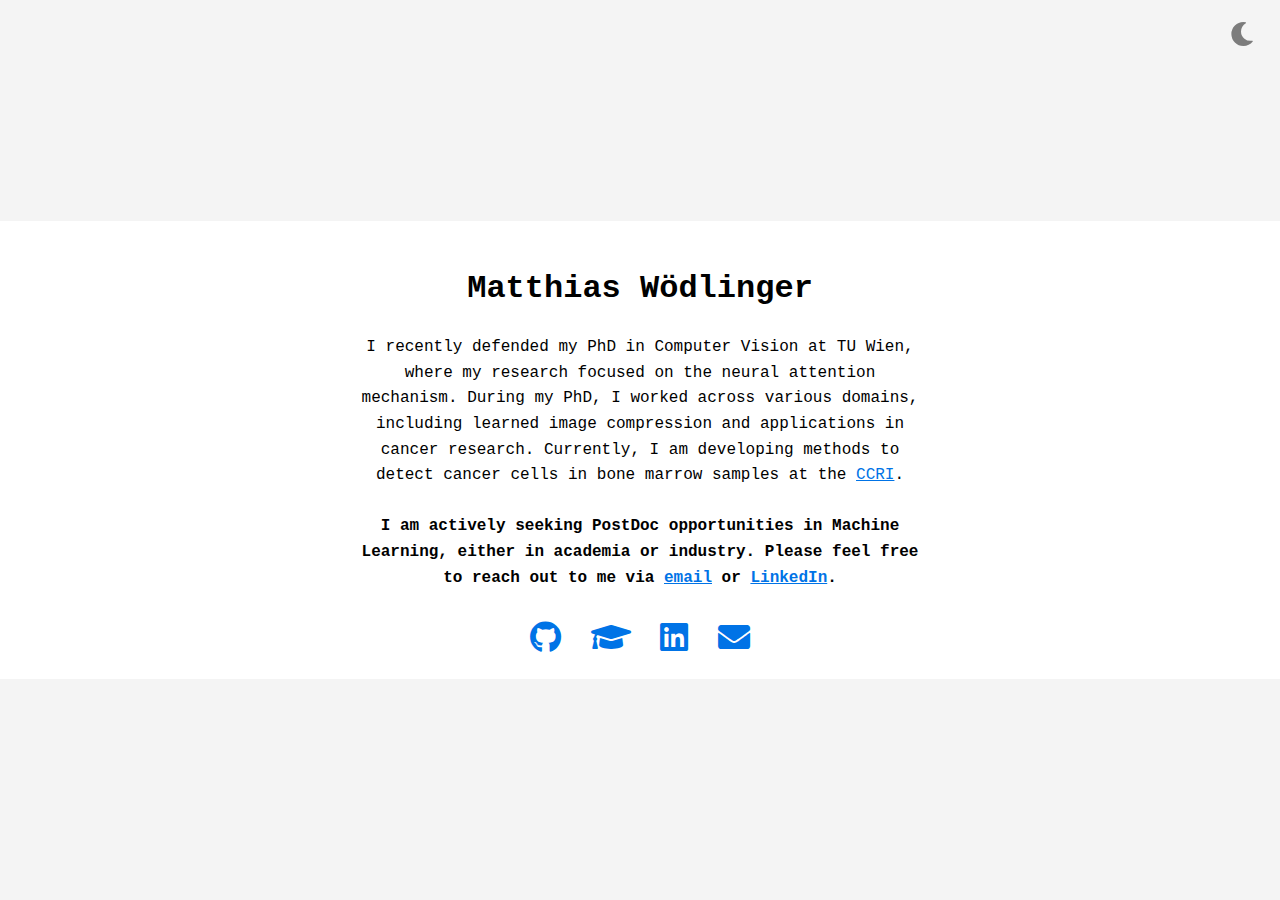
==== index.html @ 1f93f766 "update info after phd defense" ====
<!DOCTYPE html>
<html lang="en">
<head>
    <meta charset="UTF-8">
    <meta name="viewport" content="width=device-width, initial-scale=1.0">
    <title>Matthias Wödlinger</title>
    <link rel="icon" href="assets/eye.png" type="image/png">
    <link rel="stylesheet" href="https://cdnjs.cloudflare.com/ajax/libs/font-awesome/5.15.3/css/all.min.css">
    <link rel="stylesheet" href="styles.css">
</head>
<body>
    <button id="darkModeToggle" title="Toggle Dark Mode">
        <i class="fas fa-moon" id="moonIcon"></i>
        <i class="fas fa-sun" id="sunIcon" style="display: none;"></i>
    </button>

    <div class="container">
        <h1>Matthias Wödlinger</h1>
        <!-- <p class="summary">PhD student in computer vision at TU Vienna</p> -->
        <p class="summary">
            I recently defended my PhD in Computer Vision at TU Wien, where my research focused on the neural attention mechanism. During my PhD, I worked across various domains, including learned image compression and applications in cancer research.
            Currently, I am developing methods to detect cancer cells in bone marrow samples at the <a href="https://ccri.at/">CCRI</a>.
            <br><br>
            <span style="font-weight:bold">I am actively seeking PostDoc opportunities in Machine Learning, either in academia or industry. Please feel free to reach out to me via <a href="mailto:mwoedlinger@cvl.tuwien.ac.at">email</a> or <a href="https://at.linkedin.com/in/matthias-woedlinger">LinkedIn</a>.</span>
        <div class="links">
            <a href="https://github.com/mwoedlinger" target="_blank"><i class="fab fa-github"></i></a>
            <a href="https://scholar.google.com/citations?user=8dc8ibAAAAAJ&hl" target="_blank"><i class="fas fa-graduation-cap"></i></a>
            <a href="https://at.linkedin.com/in/matthias-woedlinger" target="_blank"><i class="fab fa-linkedin"></i></a>
            <a href="mailto:mwoedlinger@cvl.tuwien.ac.at"><i class="fas fa-envelope"></i></a>
        </div>
    </div>

    <script>
        document.addEventListener('DOMContentLoaded', function() {
            const btn = document.getElementById('darkModeToggle');
            const moonIcon = document.getElementById('moonIcon');
            const sunIcon = document.getElementById('sunIcon');
    
            btn.addEventListener('click', function() {
                document.body.classList.toggle('dark-mode');
                document.querySelector('.container').classList.toggle('dark-mode');
                document.querySelectorAll('.links a').forEach(el => el.classList.toggle('dark-mode'));
                
                // Toggle icons visibility
                if (document.body.classList.contains('dark-mode')) {
                    moonIcon.style.display = 'none';
                    sunIcon.style.display = 'inline';
                } else {
                    moonIcon.style.display = 'inline';
                    sunIcon.style.display = 'none';
                }
            });
        });
    </script>
    
</body>
</html>
---- styles.css ----
body {
    font-family: Consolas, "courier new";
    /* background-color: #ffffff; */
    background-color: #f4f4f4;
    margin: 0;
    padding: 0;
    display: flex;
    justify-content: center;
    align-items: center;
    height: 100vh;
    line-height: 1.6;
}

.container {
    background-color: #ffffff;
    padding: 20px;
    /* border-radius: 10px; */
    text-align: center;
    width: 100%;
}

.summary {
    margin-top: 10px;
    max-width: 570px;
    margin: 0 auto;
    margin-bottom: 30px;
}

.links a {
    margin: 0 10px;
    text-decoration: none;
    color: #0073e6;
}

.links a i {
    font-size: 2.0em;
    color: #0073e6;
    transition: color 0.3s, transform 0.3s; /* Add transition for smooth effect */
}

.links a i:hover {
    color: #0096ff;
    transform: scale(1.1); /* Slightly enlarge the icon on hover */
}

.icon {
    height: 2.0em;
    width: auto;
    vertical-align: text-bottom;
}

/* Modified Responsive Design */
@media (max-width: 600px) {
    .container {
        padding: 10px;
    }

    /* Adjusting icon spacing for mobile */
    .links a {
        margin: 0 5px; /* Reduced margin for smaller screens */
    }
}

/* Dark Mode Styles */
body.dark-mode {
    background-color: #272822; /* Monokai background color */
    color: #f8f8f2; /* Monokai text color */
}

.container.dark-mode {
    background-color: #3e3d32; /* Slightly lighter background for contrast */
}

.links a.dark-mode {
    color: #4eb5f1;
}

.links a.dark-mode i {
    color: #92bbe4;
}

/* For dark mode */
.links a.dark-mode i:hover {
    color: #a9c6e4;
    transform: scale(1.1); /* Slightly enlarge the icon on hover in dark mode */
}

/* Style for Dark Mode Toggle Button */
#darkModeToggle {
    position: fixed; /* Fixed position */
    top: 20px; /* Distance from top */
    right: 20px; /* Distance from right */
    background: transparent; /* Transparent background */
    border: none; /* No border */
    cursor: pointer; /* Cursor pointer on hover */
    color: #7c7c7c; /* Initial color, change as needed */
    font-size: 1.5em; /* Adjust font size for the icons */
}

#darkModeToggle:hover {
    color: #adadad; /* Slightly lighter on hover */
}

.summary a {
    color: #0073e6; /* Normal link color, adjust as needed */
}

.summary a:visited {
    color: #551a8b; /* Visited link color, adjust as needed */
}

/* Dark Mode Link Colors in Summary */
.dark-mode .summary a {
    color: #4eb5f1; /* Lighter blue for better visibility in dark mode */
}

.dark-mode .summary a:visited {
    color: #c792ea; /* Lighter purple for better visibility in dark mode */
}
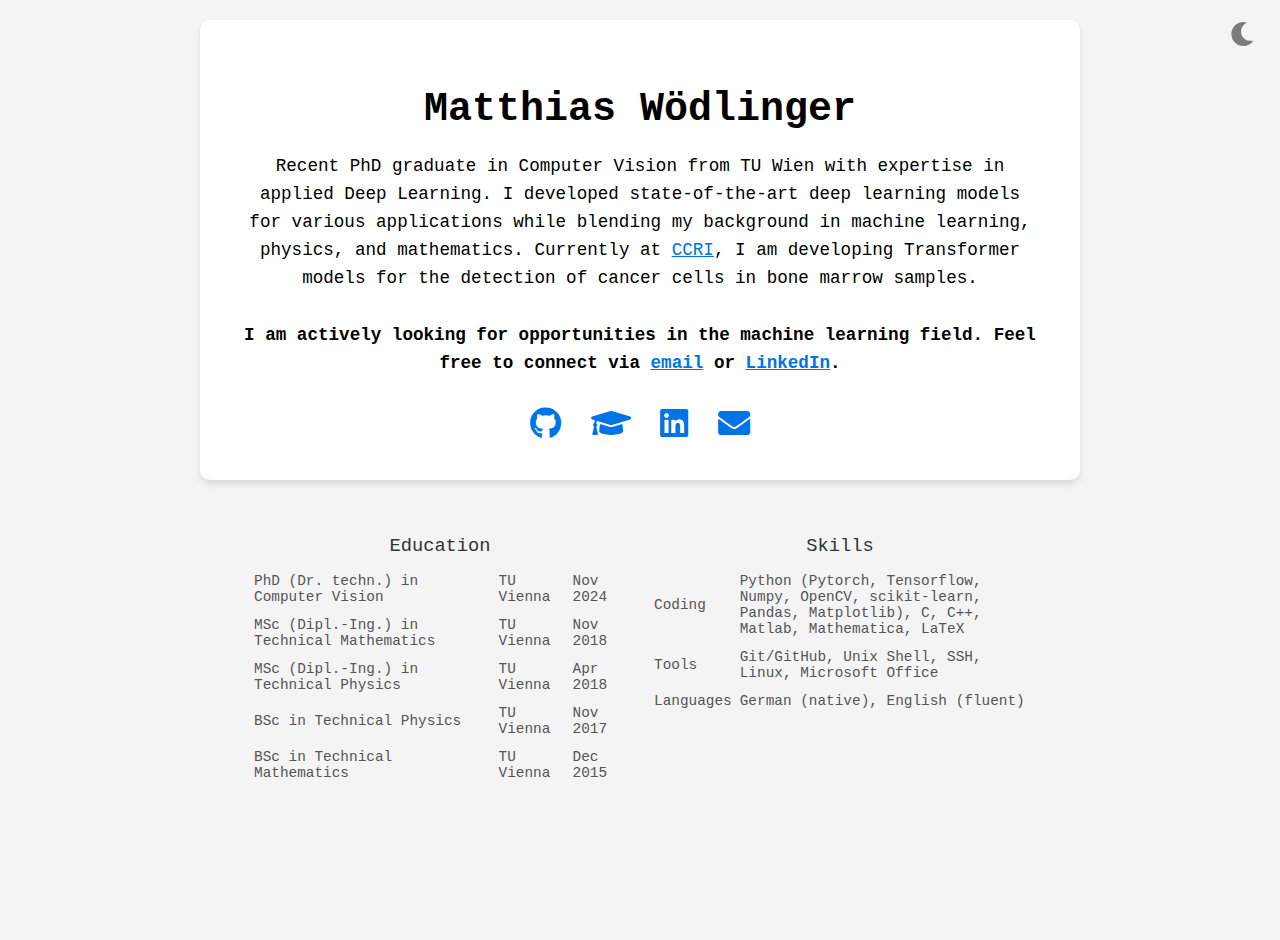
==== commit 3557b215: "improve design, add cv data" ====
--- a/index.html
+++ b/index.html
@@ -16,12 +16,11 @@
 
     <div class="container">
         <h1>Matthias Wödlinger</h1>
-        <!-- <p class="summary">PhD student in computer vision at TU Vienna</p> -->
         <p class="summary">
-            I recently defended my PhD in Computer Vision at TU Wien, where my research focused on the neural attention mechanism. During my PhD, I worked across various domains, including learned image compression and applications in cancer research.
-            Currently, I am developing methods to detect cancer cells in bone marrow samples at the <a href="https://ccri.at/">CCRI</a>.
+            Recent PhD graduate in Computer Vision from TU Wien with expertise in applied Deep Learning. I developed state-of-the-art deep learning models for various applications while blending my background in machine learning, physics, and mathematics. Currently at <a href="https://ccri.at/">CCRI</a>, I am developing Transformer models for the detection of cancer cells in bone marrow samples. 
             <br><br>
-            <span style="font-weight:bold">I am actively seeking PostDoc opportunities in Machine Learning, either in academia or industry. Please feel free to reach out to me via <a href="mailto:mwoedlinger@cvl.tuwien.ac.at">email</a> or <a href="https://at.linkedin.com/in/matthias-woedlinger">LinkedIn</a>.</span>
+            <span style="font-weight:bold">I am actively looking for opportunities in the machine learning field. Feel free to connect via <a href="mailto:mwoedlinger@cvl.tuwien.ac.at">email</a> or <a href="https://at.linkedin.com/in/matthias-woedlinger">LinkedIn</a>.</span>
+        </p>
         <div class="links">
             <a href="https://github.com/mwoedlinger" target="_blank"><i class="fab fa-github"></i></a>
             <a href="https://scholar.google.com/citations?user=8dc8ibAAAAAJ&hl" target="_blank"><i class="fas fa-graduation-cap"></i></a>
@@ -30,17 +29,71 @@
         </div>
     </div>
 
+    <div class="overview">
+        <div class="edu">
+            <h2>Education</h2>
+            <table>
+                <tbody>
+                    <tr>
+                        <td>PhD (Dr. techn.) in Computer Vision</td>
+                        <td>TU Vienna</td>
+                        <td>Nov 2024</td>
+                    </tr>
+                    <tr>
+                        <td>MSc (Dipl.-Ing.) in Technical Mathematics</td>
+                        <td>TU Vienna</td>
+                        <td>Nov 2018</td>
+                    </tr>
+                    <tr>
+                        <td>MSc (Dipl.-Ing.) in Technical Physics</td>
+                        <td>TU Vienna</td>
+                        <td>Apr 2018</td>
+                    </tr>
+                    <tr>
+                        <td>BSc in Technical Physics</td>
+                        <td>TU Vienna</td>
+                        <td>Nov 2017</td>
+                    </tr>
+                    <tr>
+                        <td>BSc in Technical Mathematics</td>
+                        <td>TU Vienna</td>
+                        <td>Dec 2015</td>
+                    </tr>
+                </tbody>
+            </table>
+        </div>
+        <div class="skills">
+            <h2>Skills</h2>
+            <table>
+                <tbody>
+                    <tr>
+                        <td>Coding</td>
+                        <td>Python (Pytorch, Tensorflow, Numpy, OpenCV, scikit-learn, Pandas, Matplotlib), C, C++, Matlab, Mathematica, LaTeX</td>
+                    </tr>
+                    <tr>
+                        <td>Tools</td>
+                        <td>Git/GitHub, Unix Shell, SSH, Linux, Microsoft Office</td>
+                    </tr>
+                    <tr>
+                        <td>Languages</td>
+                        <td>German (native), English (fluent)</td>
+                    </tr>
+                </tbody>
+            </table>
+        </div>
+    </div>
+
     <script>
         document.addEventListener('DOMContentLoaded', function() {
             const btn = document.getElementById('darkModeToggle');
             const moonIcon = document.getElementById('moonIcon');
             const sunIcon = document.getElementById('sunIcon');
-    
+
             btn.addEventListener('click', function() {
                 document.body.classList.toggle('dark-mode');
                 document.querySelector('.container').classList.toggle('dark-mode');
                 document.querySelectorAll('.links a').forEach(el => el.classList.toggle('dark-mode'));
-                
+
                 // Toggle icons visibility
                 if (document.body.classList.contains('dark-mode')) {
                     moonIcon.style.display = 'none';
--- a/styles.css
+++ b/styles.css
@@ -1,74 +1,105 @@
 body {
     font-family: Consolas, "courier new";
-    /* background-color: #ffffff; */
     background-color: #f4f4f4;
     margin: 0;
-    padding: 0;
+    padding: 20px;
     display: flex;
-    justify-content: center;
+    flex-direction: column;
     align-items: center;
-    height: 100vh;
-    line-height: 1.6;
+    min-height: 100vh;
 }
 
 .container {
     background-color: #ffffff;
-    padding: 20px;
-    /* border-radius: 10px; */
+    max-width: 800px;
+    width: 100%;
+    padding: 40px;
+    border-radius: 10px;
+    box-shadow: 0 4px 6px rgba(0, 0, 0, 0.1);
     text-align: center;
-    width: 100%;
+}
+
+h1 {
+    font-size: 2.5em;
+    margin-bottom: 20px;
 }
 
 .summary {
-    margin-top: 10px;
-    max-width: 570px;
-    margin: 0 auto;
-    margin-bottom: 30px;
+    font-size: 1.1em;
+    margin: 0 auto 30px;
+    line-height: 1.6;
+}
+
+/* Link Styles */
+.links {
+    text-align: center;
+    margin-top: 20px;
 }
 
 .links a {
     margin: 0 10px;
     text-decoration: none;
     color: #0073e6;
+    transition: color 0.3s, transform 0.3s;
 }
 
 .links a i {
-    font-size: 2.0em;
-    color: #0073e6;
-    transition: color 0.3s, transform 0.3s; /* Add transition for smooth effect */
+    font-size: 2em;
 }
 
-.links a i:hover {
+.links a:hover {
     color: #0096ff;
-    transform: scale(1.1); /* Slightly enlarge the icon on hover */
+    transform: translateY(-2px);
 }
 
-.icon {
-    height: 2.0em;
-    width: auto;
-    vertical-align: text-bottom;
+/* Overview Section Styles */
+.overview {
+    max-width: 800px;
+    width: 100%;
+    margin: 30px auto 0;
+    display: flex;
+    justify-content: space-between;
+    flex-wrap: wrap;
 }
 
-/* Modified Responsive Design */
-@media (max-width: 600px) {
-    .container {
-        padding: 10px;
-    }
+.overview > div {
+    flex: 1;
+    min-width: 300px;
+    margin: 10px;
+    font-size: 0.9em;
+    color: #555;
+}
 
-    /* Adjusting icon spacing for mobile */
-    .links a {
-        margin: 0 5px; /* Reduced margin for smaller screens */
-    }
+.overview h2 {
+    font-size: 1.3em;
+    margin-bottom: 10px;
+    color: #333;
+    font-weight: 500;
+    text-align: center;
+}
+
+.overview table {
+    width: 100%;
+    border-collapse: collapse;
+    background-color: transparent;
+}
+
+.overview table td {
+    padding: 6px 4px;
+    text-align: left;
+    border: none;
 }
 
 /* Dark Mode Styles */
 body.dark-mode {
-    background-color: #272822; /* Monokai background color */
-    color: #f8f8f2; /* Monokai text color */
+    background-color: #272822;
+    color: #f8f8f2;
+    padding: 20px;
 }
 
 .container.dark-mode {
-    background-color: #3e3d32; /* Slightly lighter background for contrast */
+    background-color: #3e3d32;
+    box-shadow: 0 4px 6px rgba(0, 0, 0, 0.3);
 }
 
 .links a.dark-mode {
@@ -79,41 +110,60 @@
     color: #92bbe4;
 }
 
-/* For dark mode */
-.links a.dark-mode i:hover {
+.links a.dark-mode:hover {
     color: #a9c6e4;
-    transform: scale(1.1); /* Slightly enlarge the icon on hover in dark mode */
+    transform: translateY(-2px);
 }
 
-/* Style for Dark Mode Toggle Button */
 #darkModeToggle {
-    position: fixed; /* Fixed position */
-    top: 20px; /* Distance from top */
-    right: 20px; /* Distance from right */
-    background: transparent; /* Transparent background */
-    border: none; /* No border */
-    cursor: pointer; /* Cursor pointer on hover */
-    color: #7c7c7c; /* Initial color, change as needed */
-    font-size: 1.5em; /* Adjust font size for the icons */
+    position: fixed;
+    top: 20px;
+    right: 20px;
+    background: transparent;
+    border: none;
+    cursor: pointer;
+    color: #7c7c7c;
+    font-size: 1.5em;
 }
 
 #darkModeToggle:hover {
-    color: #adadad; /* Slightly lighter on hover */
+    color: #adadad;
 }
 
 .summary a {
-    color: #0073e6; /* Normal link color, adjust as needed */
+    color: #0073e6;
 }
 
 .summary a:visited {
-    color: #551a8b; /* Visited link color, adjust as needed */
+    color: #551a8b;
 }
 
-/* Dark Mode Link Colors in Summary */
 .dark-mode .summary a {
-    color: #4eb5f1; /* Lighter blue for better visibility in dark mode */
+    color: #4eb5f1;
 }
 
 .dark-mode .summary a:visited {
-    color: #c792ea; /* Lighter purple for better visibility in dark mode */
-}+    color: #c792ea;
+}
+
+/* Fix education and skills sections font color in dark mode */
+body.dark-mode .overview > div {
+    color: #ccc;
+}
+
+body.dark-mode .overview h2 {
+    color: #f8f8f2;
+}
+
+/* Responsive Design */
+@media (max-width: 600px) {
+    .container {
+        padding: 20px;
+    }
+    .overview > div {
+        margin: 5px;
+    }
+    .links a {
+        margin: 0 5px;
+    }
+}
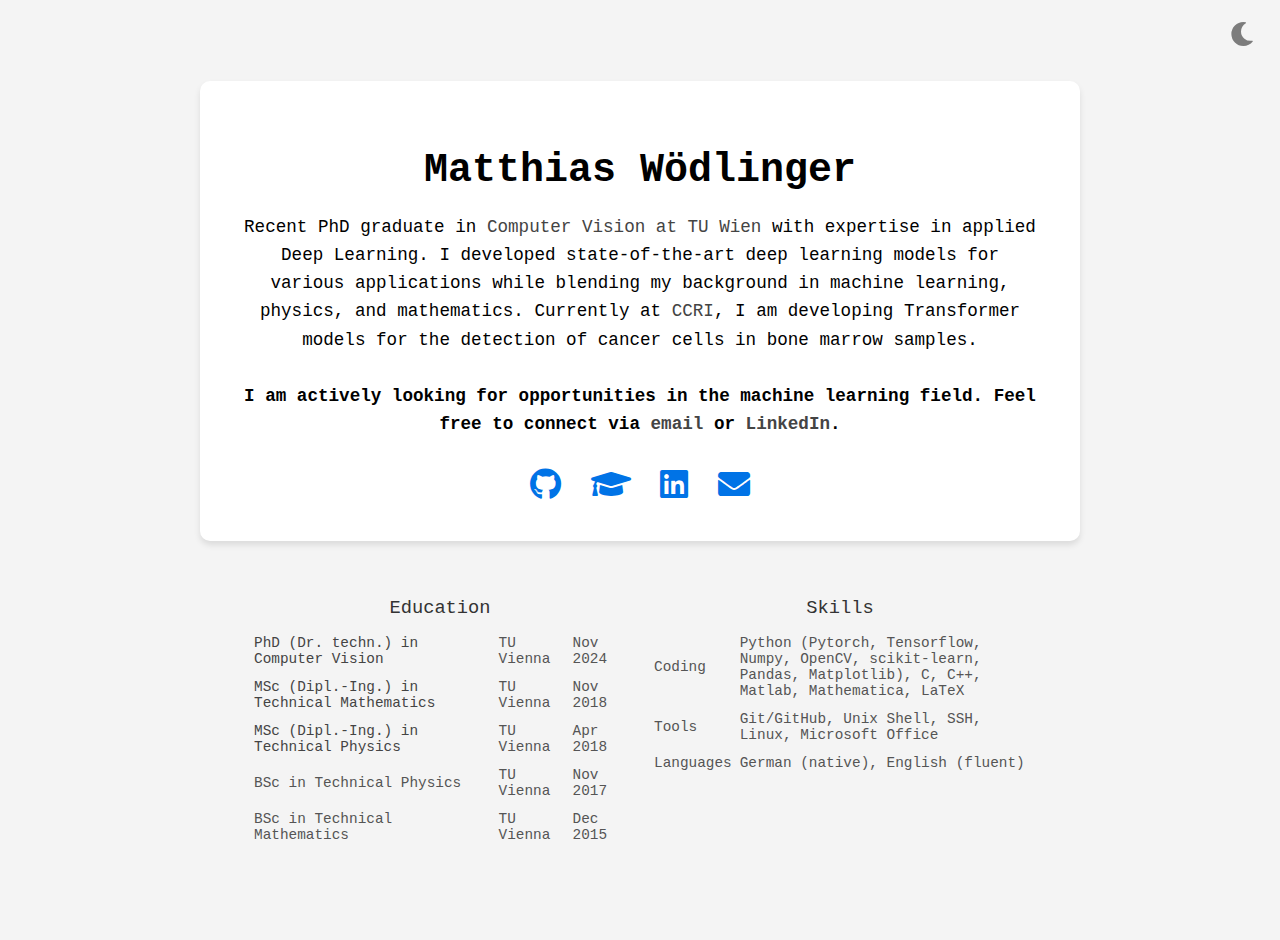
==== commit 88278af2: "add links" ====
--- a/index.html
+++ b/index.html
@@ -17,7 +17,7 @@
     <div class="container">
         <h1>Matthias Wödlinger</h1>
         <p class="summary">
-            Recent PhD graduate in Computer Vision from TU Wien with expertise in applied Deep Learning. I developed state-of-the-art deep learning models for various applications while blending my background in machine learning, physics, and mathematics. Currently at <a href="https://ccri.at/">CCRI</a>, I am developing Transformer models for the detection of cancer cells in bone marrow samples. 
+            Recent PhD graduate in <a href="https://cvl.tuwien.ac.at">Computer Vision at TU Wien</a> with expertise in applied Deep Learning. I developed state-of-the-art deep learning models for various applications while blending my background in machine learning, physics, and mathematics. Currently at <a href="https://ccri.at/">CCRI</a>, I am developing Transformer models for the detection of cancer cells in bone marrow samples. 
             <br><br>
             <span style="font-weight:bold">I am actively looking for opportunities in the machine learning field. Feel free to connect via <a href="mailto:mwoedlinger@cvl.tuwien.ac.at">email</a> or <a href="https://at.linkedin.com/in/matthias-woedlinger">LinkedIn</a>.</span>
         </p>
@@ -35,17 +35,17 @@
             <table>
                 <tbody>
                     <tr>
-                        <td>PhD (Dr. techn.) in Computer Vision</td>
+                        <td><a href="https://repositum.tuwien.at/handle/20.500.12708/209197">PhD (Dr. techn.) in Computer Vision</a></td>
                         <td>TU Vienna</td>
                         <td>Nov 2024</td>
                     </tr>
                     <tr>
-                        <td>MSc (Dipl.-Ing.) in Technical Mathematics</td>
+                        <td><a href="https://repositum.tuwien.at/handle/20.500.12708/7925">MSc (Dipl.-Ing.) in Technical Mathematics</a></td>
                         <td>TU Vienna</td>
                         <td>Nov 2018</td>
                     </tr>
                     <tr>
-                        <td>MSc (Dipl.-Ing.) in Technical Physics</td>
+                        <td><a href="https://repositum.tuwien.at/handle/20.500.12708/3375">MSc (Dipl.-Ing.) in Technical Physics</a></td>
                         <td>TU Vienna</td>
                         <td>Apr 2018</td>
                     </tr>
--- a/styles.css
+++ b/styles.css
@@ -1,3 +1,8 @@
+/* Hide vertical scrollbar if not needed */
+html {
+    overflow-y: hidden;
+}
+
 body {
     font-family: Consolas, "courier new";
     background-color: #f4f4f4;
@@ -6,6 +11,7 @@
     display: flex;
     flex-direction: column;
     align-items: center;
+    justify-content: center;  /* vertically centers the entire content */
     min-height: 100vh;
 }
 
@@ -30,26 +36,49 @@
     line-height: 1.6;
 }
 
-/* Link Styles */
+/* Global Link Styles */
+a {
+    text-decoration: none;
+    color: #444;
+    transition: color 0.3s ease, font-weight 0.3s ease;
+}
+a:visited {
+    color: #555;
+}
+a:hover {
+    font-weight: bold;
+    color: #222;
+}
+body.dark-mode a {
+    color: #ccc;
+}
+body.dark-mode a:visited {
+    color: #bbb;
+}
+body.dark-mode a:hover {
+    color: #fff;
+}
+
+/* Link Styles for the social icons */
 .links {
     text-align: center;
     margin-top: 20px;
 }
-
 .links a {
     margin: 0 10px;
-    text-decoration: none;
+    transition: color 0.3s, transform 0.3s;
+}
+.links a:hover {
+    transform: translateY(-2px);
+}
+/* Restore icon colors */
+.links a i {
+    font-size: 2em;
     color: #0073e6;
     transition: color 0.3s, transform 0.3s;
 }
-
-.links a i {
-    font-size: 2em;
-}
-
-.links a:hover {
-    color: #0096ff;
-    transform: translateY(-2px);
+body.dark-mode .links a i {
+    color: #92bbe4;
 }
 
 /* Overview Section Styles */
@@ -102,19 +131,6 @@
     box-shadow: 0 4px 6px rgba(0, 0, 0, 0.3);
 }
 
-.links a.dark-mode {
-    color: #4eb5f1;
-}
-
-.links a.dark-mode i {
-    color: #92bbe4;
-}
-
-.links a.dark-mode:hover {
-    color: #a9c6e4;
-    transform: translateY(-2px);
-}
-
 #darkModeToggle {
     position: fixed;
     top: 20px;
@@ -130,27 +146,10 @@
     color: #adadad;
 }
 
-.summary a {
-    color: #0073e6;
-}
-
-.summary a:visited {
-    color: #551a8b;
-}
-
-.dark-mode .summary a {
-    color: #4eb5f1;
-}
-
-.dark-mode .summary a:visited {
-    color: #c792ea;
-}
-
 /* Fix education and skills sections font color in dark mode */
 body.dark-mode .overview > div {
     color: #ccc;
 }
-
 body.dark-mode .overview h2 {
     color: #f8f8f2;
 }
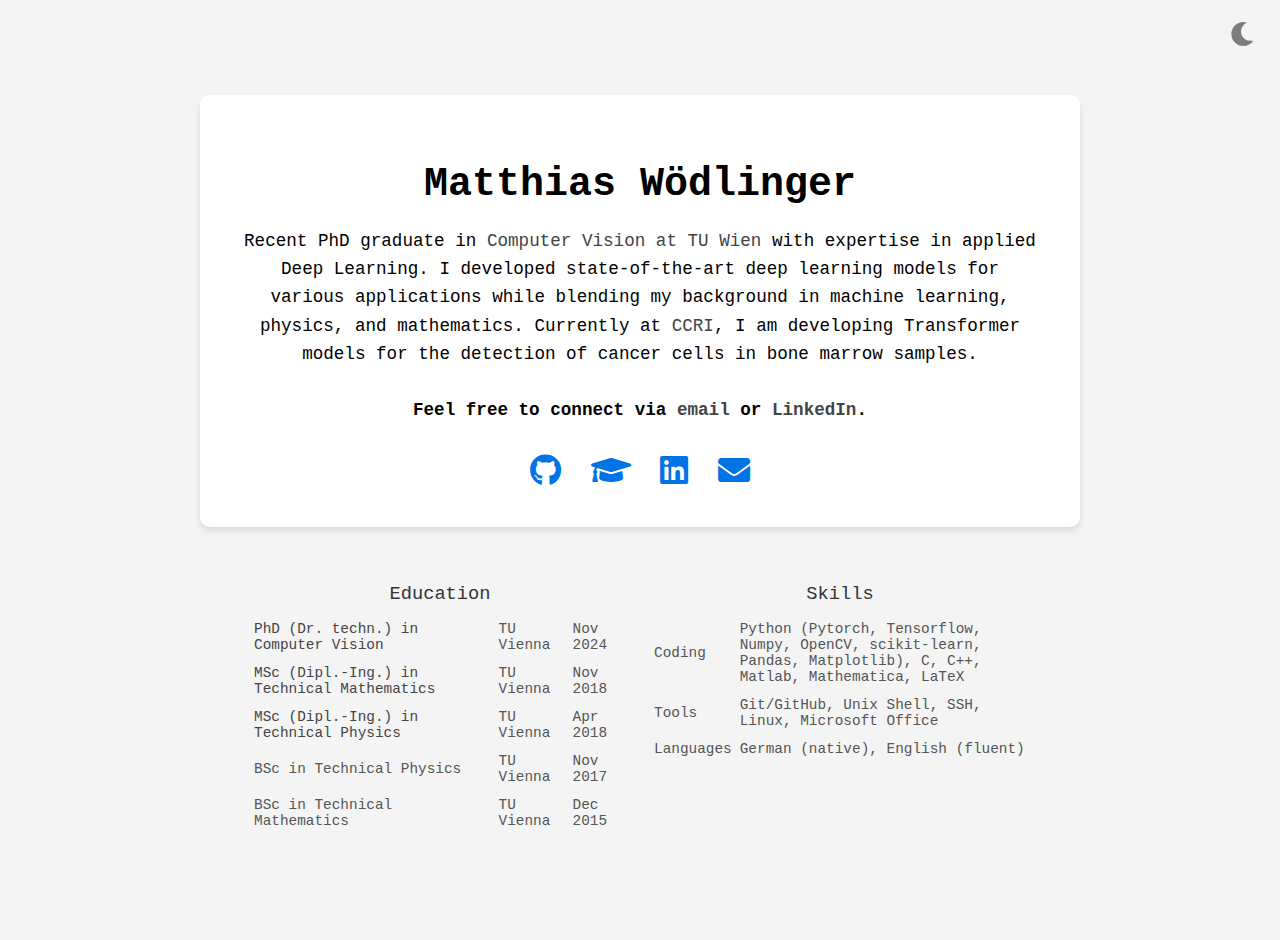
==== commit d4508ac4: "change job ad" ====
--- a/index.html
+++ b/index.html
@@ -19,7 +19,7 @@
         <p class="summary">
             Recent PhD graduate in <a href="https://cvl.tuwien.ac.at">Computer Vision at TU Wien</a> with expertise in applied Deep Learning. I developed state-of-the-art deep learning models for various applications while blending my background in machine learning, physics, and mathematics. Currently at <a href="https://ccri.at/">CCRI</a>, I am developing Transformer models for the detection of cancer cells in bone marrow samples. 
             <br><br>
-            <span style="font-weight:bold">I am actively looking for opportunities in the machine learning field. Feel free to connect via <a href="mailto:mwoedlinger@cvl.tuwien.ac.at">email</a> or <a href="https://at.linkedin.com/in/matthias-woedlinger">LinkedIn</a>.</span>
+            <span style="font-weight:bold">Feel free to connect via <a href="mailto:mwoedlinger@cvl.tuwien.ac.at">email</a> or <a href="https://at.linkedin.com/in/matthias-woedlinger">LinkedIn</a>.</span>
         </p>
         <div class="links">
             <a href="https://github.com/mwoedlinger" target="_blank"><i class="fab fa-github"></i></a>
--- a/styles.css
+++ b/styles.css
@@ -1,7 +1,4 @@
-/* Hide vertical scrollbar if not needed */
-html {
-    overflow-y: hidden;
-}
+/* Removed overflow-y: hidden; to allow scrollbars when needed */
 
 body {
     font-family: Consolas, "courier new";
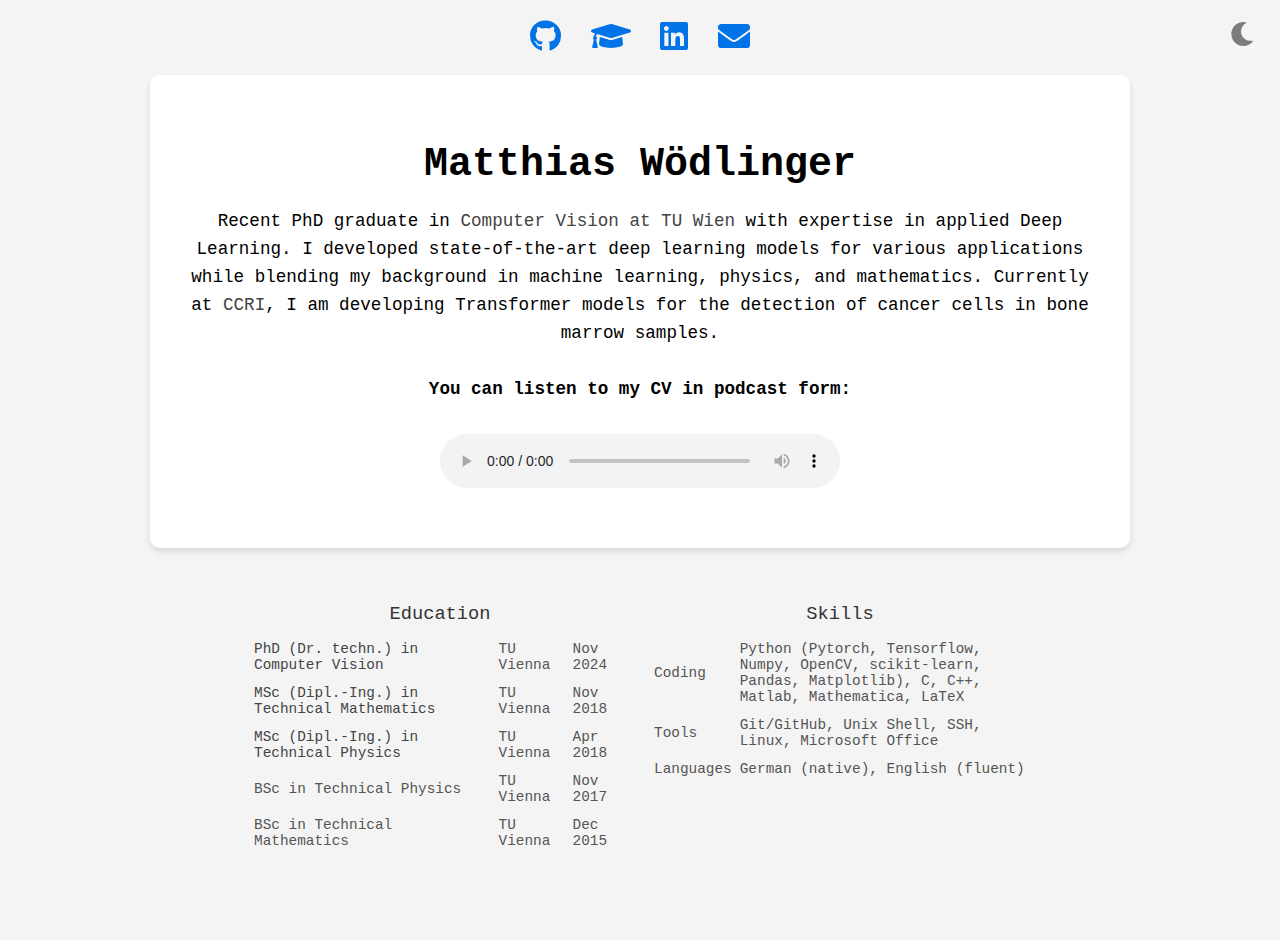
==== commit a0a60e1f: "add deep dive podcast" ====
--- a/index.html
+++ b/index.html
@@ -13,20 +13,25 @@
         <i class="fas fa-moon" id="moonIcon"></i>
         <i class="fas fa-sun" id="sunIcon" style="display: none;"></i>
     </button>
+    
+    <div class="links">
+        <a href="https://github.com/mwoedlinger" target="_blank"><i class="fab fa-github"></i></a>
+        <a href="https://scholar.google.com/citations?user=8dc8ibAAAAAJ&hl" target="_blank"><i class="fas fa-graduation-cap"></i></a>
+        <a href="https://at.linkedin.com/in/matthias-woedlinger" target="_blank"><i class="fab fa-linkedin"></i></a>
+        <a href="mailto:mwoedlinger@cvl.tuwien.ac.at"><i class="fas fa-envelope"></i></a>
+    </div>
 
     <div class="container">
         <h1>Matthias Wödlinger</h1>
         <p class="summary">
             Recent PhD graduate in <a href="https://cvl.tuwien.ac.at">Computer Vision at TU Wien</a> with expertise in applied Deep Learning. I developed state-of-the-art deep learning models for various applications while blending my background in machine learning, physics, and mathematics. Currently at <a href="https://ccri.at/">CCRI</a>, I am developing Transformer models for the detection of cancer cells in bone marrow samples. 
             <br><br>
-            <span style="font-weight:bold">Feel free to connect via <a href="mailto:mwoedlinger@cvl.tuwien.ac.at">email</a> or <a href="https://at.linkedin.com/in/matthias-woedlinger">LinkedIn</a>.</span>
+            <span style="font-weight:bold">You can listen to my CV in podcast form:</span>
         </p>
-        <div class="links">
-            <a href="https://github.com/mwoedlinger" target="_blank"><i class="fab fa-github"></i></a>
-            <a href="https://scholar.google.com/citations?user=8dc8ibAAAAAJ&hl" target="_blank"><i class="fas fa-graduation-cap"></i></a>
-            <a href="https://at.linkedin.com/in/matthias-woedlinger" target="_blank"><i class="fab fa-linkedin"></i></a>
-            <a href="mailto:mwoedlinger@cvl.tuwien.ac.at"><i class="fas fa-envelope"></i></a>
-        </div>
+        <audio controls>
+            <source src="assets/podcast.wav" type="audio/wav">
+            Your browser does not support the audio element.
+        </audio>
     </div>
 
     <div class="overview">
--- a/styles.css
+++ b/styles.css
@@ -14,7 +14,7 @@
 
 .container {
     background-color: #ffffff;
-    max-width: 800px;
+    max-width: 900px;
     width: 100%;
     padding: 40px;
     border-radius: 10px;
@@ -58,8 +58,10 @@
 
 /* Link Styles for the social icons */
 .links {
-    text-align: center;
-    margin-top: 20px;
+    position: fixed;
+    top: 20px;
+    left: 50%;
+    transform: translateX(-50%);
 }
 .links a {
     margin: 0 10px;
@@ -163,3 +165,11 @@
         margin: 0 5px;
     }
 }
+
+/* Audio Element Styles */
+audio {
+    width: 100%;
+    max-width: 400px;
+    margin: 20px auto;
+    display: block;
+}
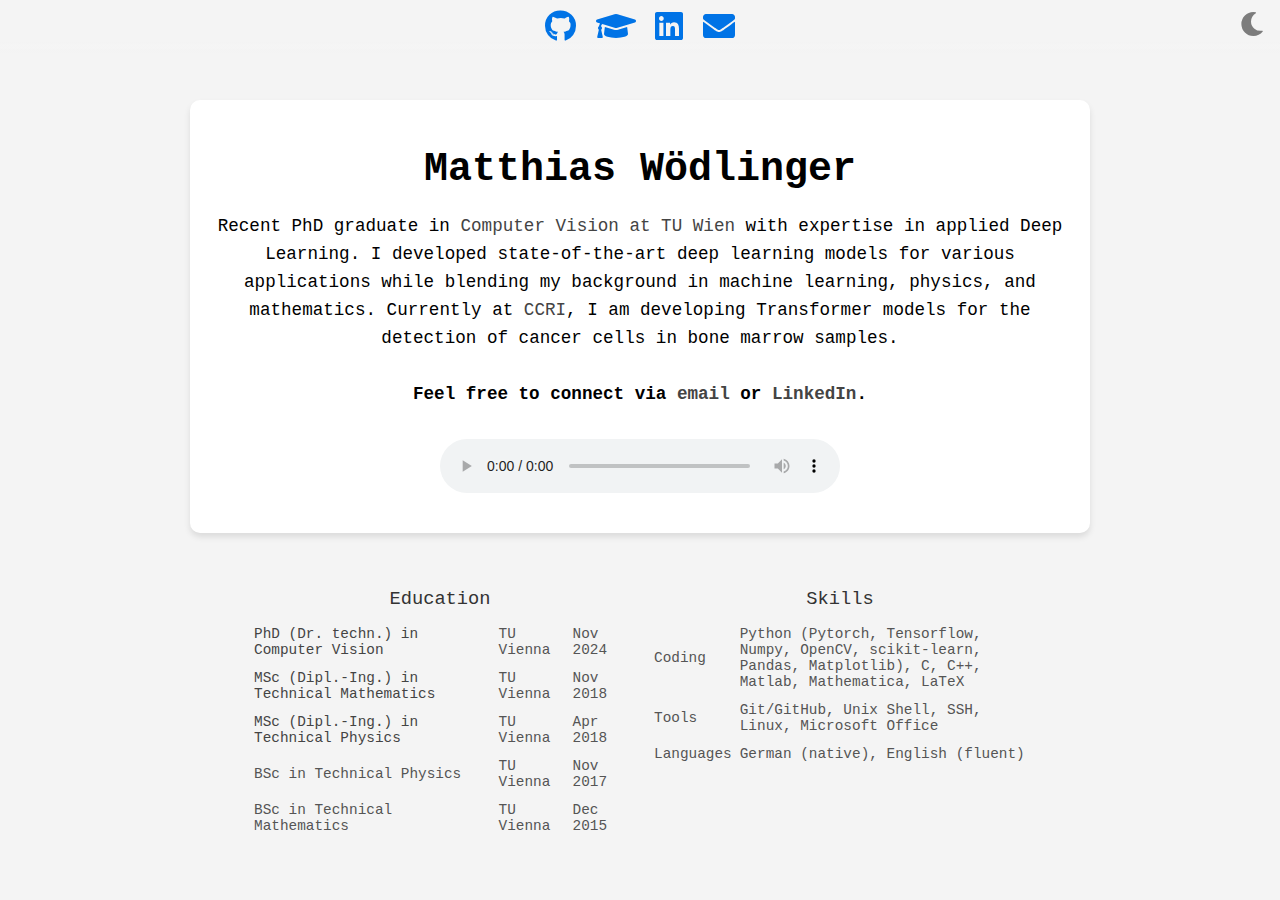
==== commit 60dd9dd3: "fix icon design" ====
--- a/index.html
+++ b/index.html
@@ -26,10 +26,10 @@
         <p class="summary">
             Recent PhD graduate in <a href="https://cvl.tuwien.ac.at">Computer Vision at TU Wien</a> with expertise in applied Deep Learning. I developed state-of-the-art deep learning models for various applications while blending my background in machine learning, physics, and mathematics. Currently at <a href="https://ccri.at/">CCRI</a>, I am developing Transformer models for the detection of cancer cells in bone marrow samples. 
             <br><br>
-            <span style="font-weight:bold">You can listen to my CV in podcast form:</span>
+            <span style="font-weight:bold">Feel free to connect via <a href="mailto:mwoedlinger@cvl.tuwien.ac.at">email</a> or <a href="https://at.linkedin.com/in/matthias-woedlinger">LinkedIn</a>.</span>
         </p>
         <audio controls>
-            <source src="assets/podcast.wav" type="audio/wav">
+            <source src="assets/funny-podcast.wav" type="audio/wav">
             Your browser does not support the audio element.
         </audio>
     </div>
--- a/styles.css
+++ b/styles.css
@@ -1,3 +1,8 @@
+/* Global box-sizing rule added for consistent layout across browsers */
+* {
+    box-sizing: border-box;
+}
+
 /* Removed overflow-y: hidden; to allow scrollbars when needed */
 
 body {
@@ -16,6 +21,7 @@
     background-color: #ffffff;
     max-width: 900px;
     width: 100%;
+    margin-top: 50px;
     padding: 40px;
     border-radius: 10px;
     box-shadow: 0 4px 6px rgba(0, 0, 0, 0.1);
@@ -56,7 +62,7 @@
     color: #fff;
 }
 
-/* Link Styles for the social icons */
+/* Link Styles for the social icons (Desktop) */
 .links {
     position: fixed;
     top: 20px;
@@ -154,7 +160,7 @@
 }
 
 /* Responsive Design */
-@media (max-width: 600px) {
+/* @media (max-width: 600px) {
     .container {
         padding: 20px;
     }
@@ -163,7 +169,49 @@
     }
     .links a {
         margin: 0 5px;
+    } */
+    /* Mobile header styling for links */
+    /* .links {
+        position: fixed;
+        top: 0;
+        left: 0;
+        width: 100%;
+        transform: none;
+        background: linear-gradient(to bottom, #f4f4f4 80%, rgba(244,244,244,0) 100%);
+        padding: 10px 0;
+        text-align: center;
+        z-index: 10;
     }
+    #darkModeToggle {
+        top: 10px;
+        right: 10px;
+        z-index: 11;
+    } */
+.container {
+    padding: 20px;
+}
+/* .overview > div {
+    margin: 5px;
+} */
+.links a {
+    margin: 0 5px;
+}
+/* Mobile header styling for links */
+.links {
+    position: fixed;
+    top: 0;
+    left: 0;
+    width: 100%;
+    transform: none;
+    background: linear-gradient(to bottom, #f4f4f4 80%, rgba(244,244,244,0) 100%);
+    padding: 10px 0;
+    text-align: center;
+    z-index: 10;
+}
+#darkModeToggle {
+    top: 10px;
+    right: 10px;
+    z-index: 11;
 }
 
 /* Audio Element Styles */
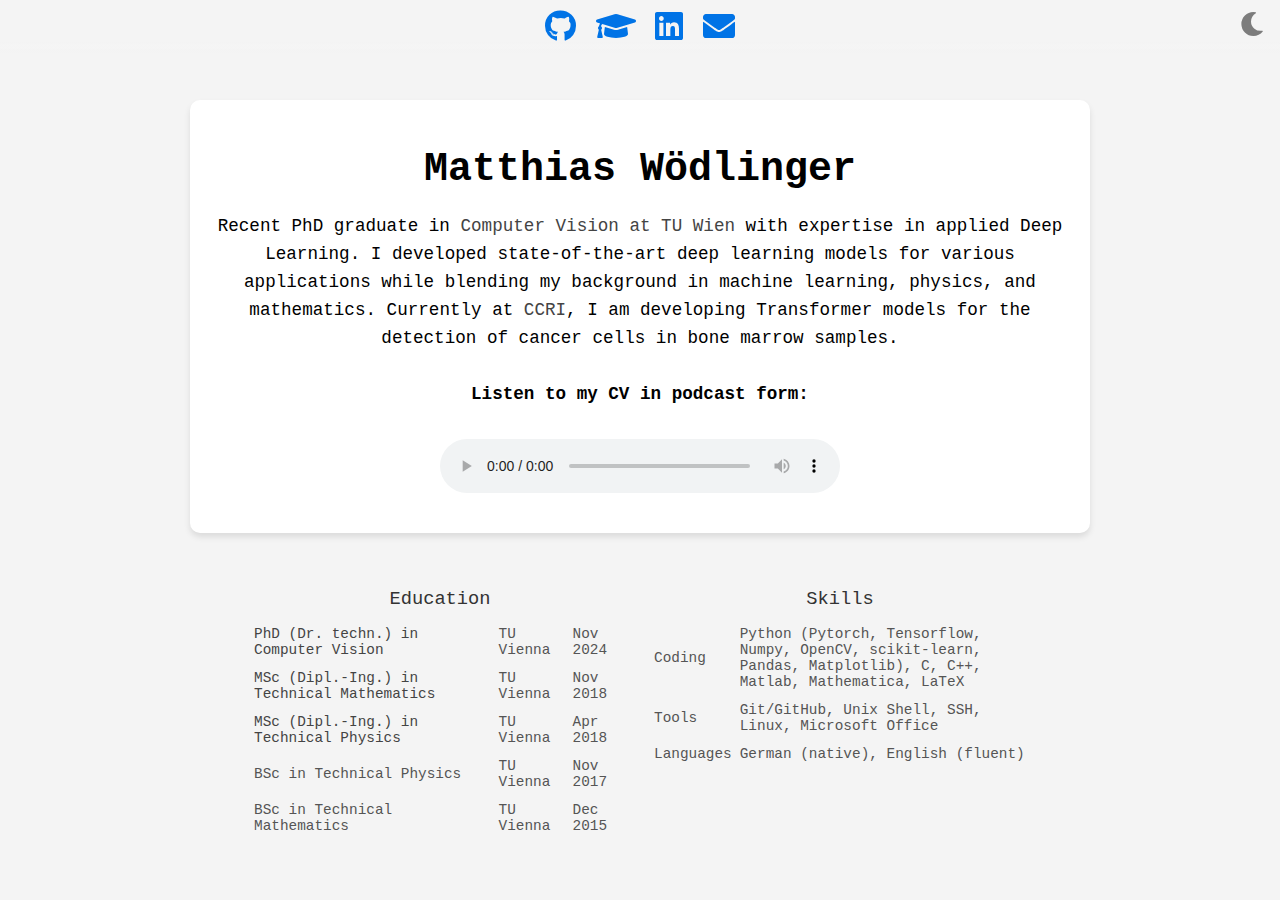
==== commit bb86eab7: "add podcast note" ====
--- a/index.html
+++ b/index.html
@@ -26,7 +26,7 @@
         <p class="summary">
             Recent PhD graduate in <a href="https://cvl.tuwien.ac.at">Computer Vision at TU Wien</a> with expertise in applied Deep Learning. I developed state-of-the-art deep learning models for various applications while blending my background in machine learning, physics, and mathematics. Currently at <a href="https://ccri.at/">CCRI</a>, I am developing Transformer models for the detection of cancer cells in bone marrow samples. 
             <br><br>
-            <span style="font-weight:bold">Feel free to connect via <a href="mailto:mwoedlinger@cvl.tuwien.ac.at">email</a> or <a href="https://at.linkedin.com/in/matthias-woedlinger">LinkedIn</a>.</span>
+            <span style="font-weight:bold">Listen to my CV in podcast form:</span>
         </p>
         <audio controls>
             <source src="assets/funny-podcast.wav" type="audio/wav">
